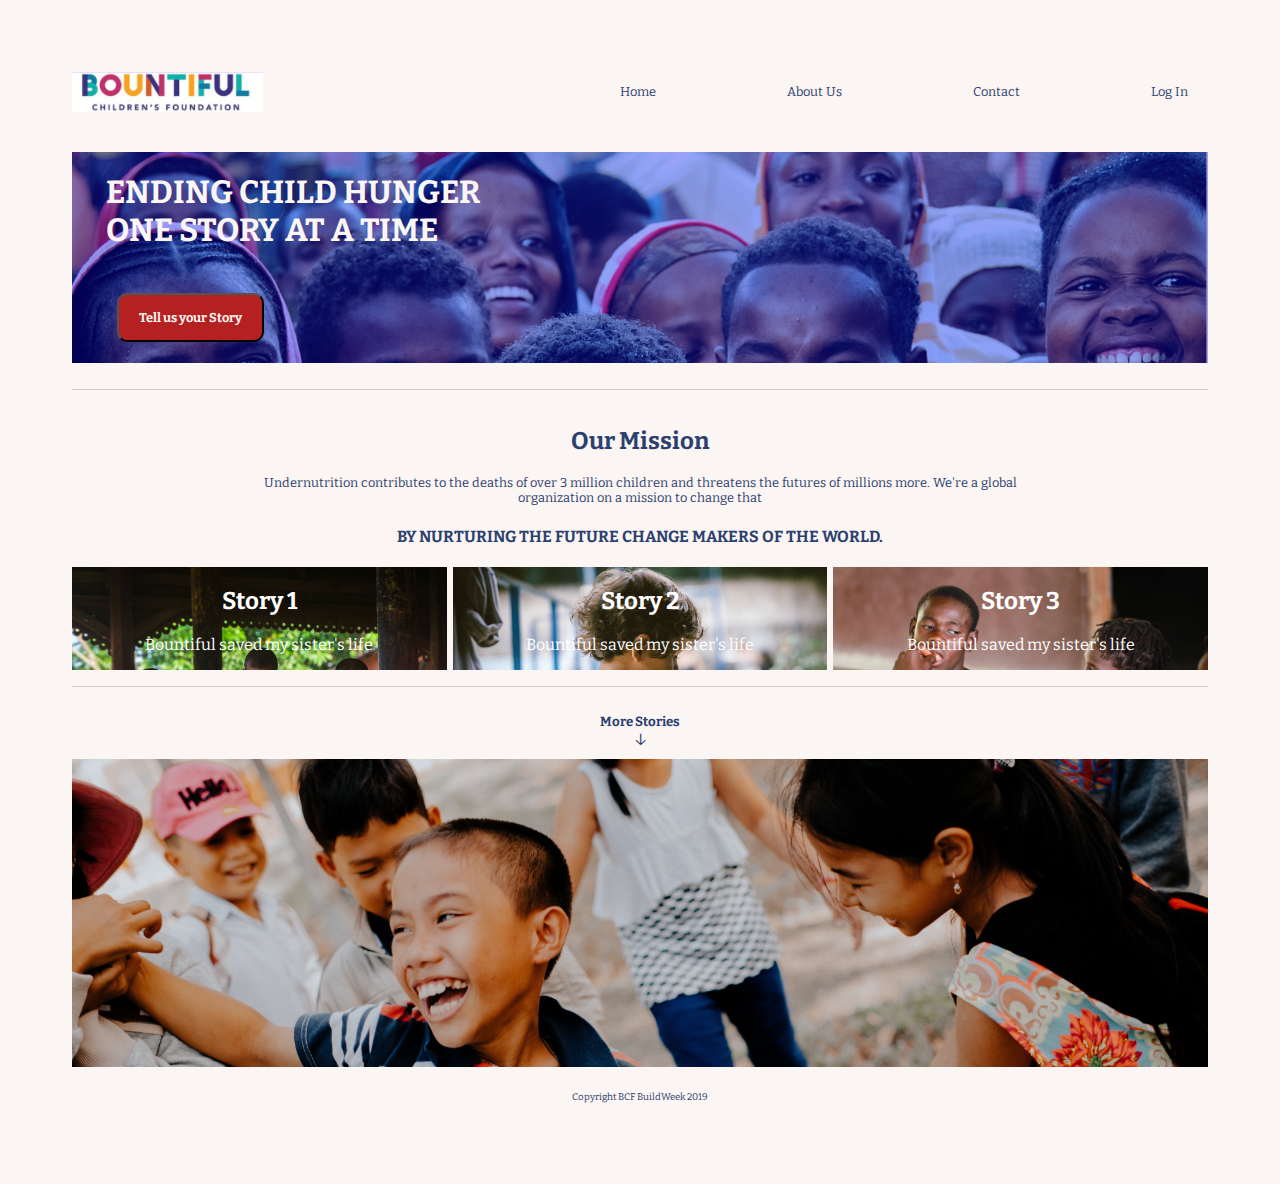
==== index.html @ 31533952 "WIP: About Page up. Waiting on Info" ====
<!DOCTYPE html>

<html lang="en">

<head>
    <title>BCF</title>
    <meta charset="UTF-8">
    <link rel="icon" href="./favicon.ico">
    <link rel="stylesheet" type="text/css" href="./CSS/index.css" />
    <link href="https://fonts.googleapis.com/css?family=Bitter&display=swap" rel="stylesheet">

</head>

<body>
    <div class="nav-bar">
    <nav class = "nav">
        <img src = "./Images/Logo.png">
        <div class="nav-items">
             <a href="index.html">Home</a>
            <a href="about.html">About Us</a>
            <a href="#">Contact</a>
            <div class = "login-dropdown">Log In</div>
            <!-- <div class="login-dropdown dropdown-hidden">
                <a class="dropdown-link" href="https://lambdaschool.com/" target="_blank">Log In</a>
                <a class="dropdown-link" href="https://www.google.com/" target="_blank">Sign Up</a>
            </div> --> 
        </div> 
     </nav>
    </div>
     
     <div class="main-content">
        <h1>ENDING CHILD HUNGER </br>
            ONE STORY AT A TIME</h1>
        <div class = "btn-1">
            <button>Tell us your Story</button> 
        </div>
     </div>
     <hr/>
     <div class= "mission-statement">
         <h2>Our Mission</h2>
         <p>Undernutrition contributes to the deaths of over 3 million children and threatens the futures 
                of millions more. We're a global organization on a mission to change that </p>
                <h4>BY NURTURING THE FUTURE CHANGE MAKERS OF THE WORLD.</h4>
     </div>

     <div class="story-content">
         <div class="story-1" data-story="1">
            <h2>Story 1 </h2>
            <p>Bountiful saved my sister's life</p>
        </div>

        <div class="story-2" data-story="2">
            <h2>Story 2</h2>
            <p>Bountiful saved my sister's life</p>
        </div>

        <div class="story-3" data-story="3">
            <h2>Story 3</h2> 
            <p>Bountiful saved my sister's life</p>  
        </div>
    </div>
    <hr/>   
    <div class = "more-content">
        <h5>More Stories</h5>
        <p>&darr;</p>
    </div>

    <div class = "more-stories">
        <img src = "./Images/mi-pham-763589-unsplash.jpg">
    </div>
    

    <footer class="footer">
        <p>Copyright BCF BuildWeek 2019</p>
    </footer>



</body>

</html>
---- CSS/index.css ----
html {
  margin: 5%;
}
html body {
  font-family: 'Bitter', serif;
  display: flex;
  flex-flow: column nowrap;
  background-color: #FBF5F3;
  color: #2C406F;
}
@media (max-width: 500px) {
  html body {
    width: 100%;
  }
}
html body button {
  background-color: #B52020;
  color: #FBF5F3;
  padding: 15px 20px;
  border-radius: 10px;
  border: 1px solid #FBF5 F;
  font-size: 0.8rem;
  font-weight: bold;
  font-family: 'Bitter', serif;
  margin: 2%;
}
@media (max-width: 500px) {
  html body button {
    padding: 10px 35px;
    margin: 0;
  }
}
html body footer {
  padding-top: 10px;
  text-align: center;
  font-size: 0.6rem;
}
html body hr {
  display: block;
  height: 1px;
  border: 0;
  border-top: 1px solid #ccc;
  margin: 1em 0;
}
.nav-bar {
  margin-bottom: 40px;
}
@media (max-width: 500px) {
  .nav-bar {
    margin-bottom: 10px;
  }
}
.nav-bar .nav {
  width: auto;
  display: flex;
  flex-flow: row nowrap;
  justify-content: space-between;
  align-items: center;
}
@media (max-width: 500px) {
  .nav-bar .nav {
    flex-flow: column;
  }
}
.nav-bar .nav img {
  max-height: 40px;
  width: auto;
}
.nav-bar .nav .nav-items {
  width: 50%;
  display: flex;
  flex-flow: row;
  justify-content: space-between;
  padding: 0 20px;
  font-size: 0.8rem;
}
@media (max-width: 500px) {
  .nav-bar .nav .nav-items {
    flex-flow: column;
    align-items: center;
    justify-content: space-between;
  }
}
.nav-bar .nav .nav-items a {
  text-decoration: none;
  color: #2C406F;
}
@media (max-width: 500px) {
  .nav-bar .nav .nav-items a {
    padding: 5px;
  }
}
.nav-bar .nav .nav-items div {
  color: #2C406F;
}
.main-content {
  background-image: url("../Images/Group.png");
  background-repeat: no-repeat;
  background-size: 100% auto;
  height: 50%;
  margin-bottom: 10px;
}
@media (max-width: 500px) {
  .main-content {
    display: flex;
    flex-flow: column;
    align-items: center;
  }
}
.main-content h1 {
  color: #FBF5F3;
  padding: 0 3%;
}
@media (max-width: 500px) {
  .main-content h1 {
    font-size: 1.4rem;
  }
}
.main-content .btn-1 {
  padding: 0 2%;
}
@media (max-width: 500px) {
  .main-content .btn-1 {
    margin-top: 80px;
  }
}
.mission-statement {
  text-align: center;
  padding: 0 15%;
}
.mission-statement h2 {
  font-weight: bold;
}
.mission-statement p {
  font-size: 0.8rem;
}
.story-content {
  display: flex;
  flex-flow: row;
  justify-content: space-between;
  color: white;
}
@media (max-width: 500px) {
  .story-content {
    display: flex;
    flex-flow: column;
    align-items: center;
  }
}
.story-content div {
  width: 33%;
  text-align: center;
}
@media (max-width: 500px) {
  .story-content div {
    width: 85%;
    margin: 1%;
  }
}
.story-content .story-1 {
  background-image: url("../Images/danny-postma-336034-unsplash.jpg");
  background-repeat: no-repeat;
  background-size: 100% auto;
}
.story-content .story-2 {
  background-image: url("../Images/bruno-nascimento-255461-unsplash.jpg");
  background-repeat: no-repeat;
  background-size: 100% auto;
}
.story-content .story-3 {
  background-image: url("../Images/bailey-torres-677237-unsplash.jpg");
  background-repeat: no-repeat;
  background-size: 100% auto;
}
.more-content {
  display: flex;
  flex-flow: column;
  align-items: center;
  height: 10%;
  margin: 10px 0;
}
.more-content h5,
.more-content p {
  margin: 0;
}
.more-stories img {
  max-width: 100%;
}
.about-us {
  display: flex;
  flex-flow: row wrap;
  justify-content: space-between;
}
.about-us .person {
  border: 1px solid #2C406F;
  width: 150px;
  height: 150px;
  margin: 20px;
}
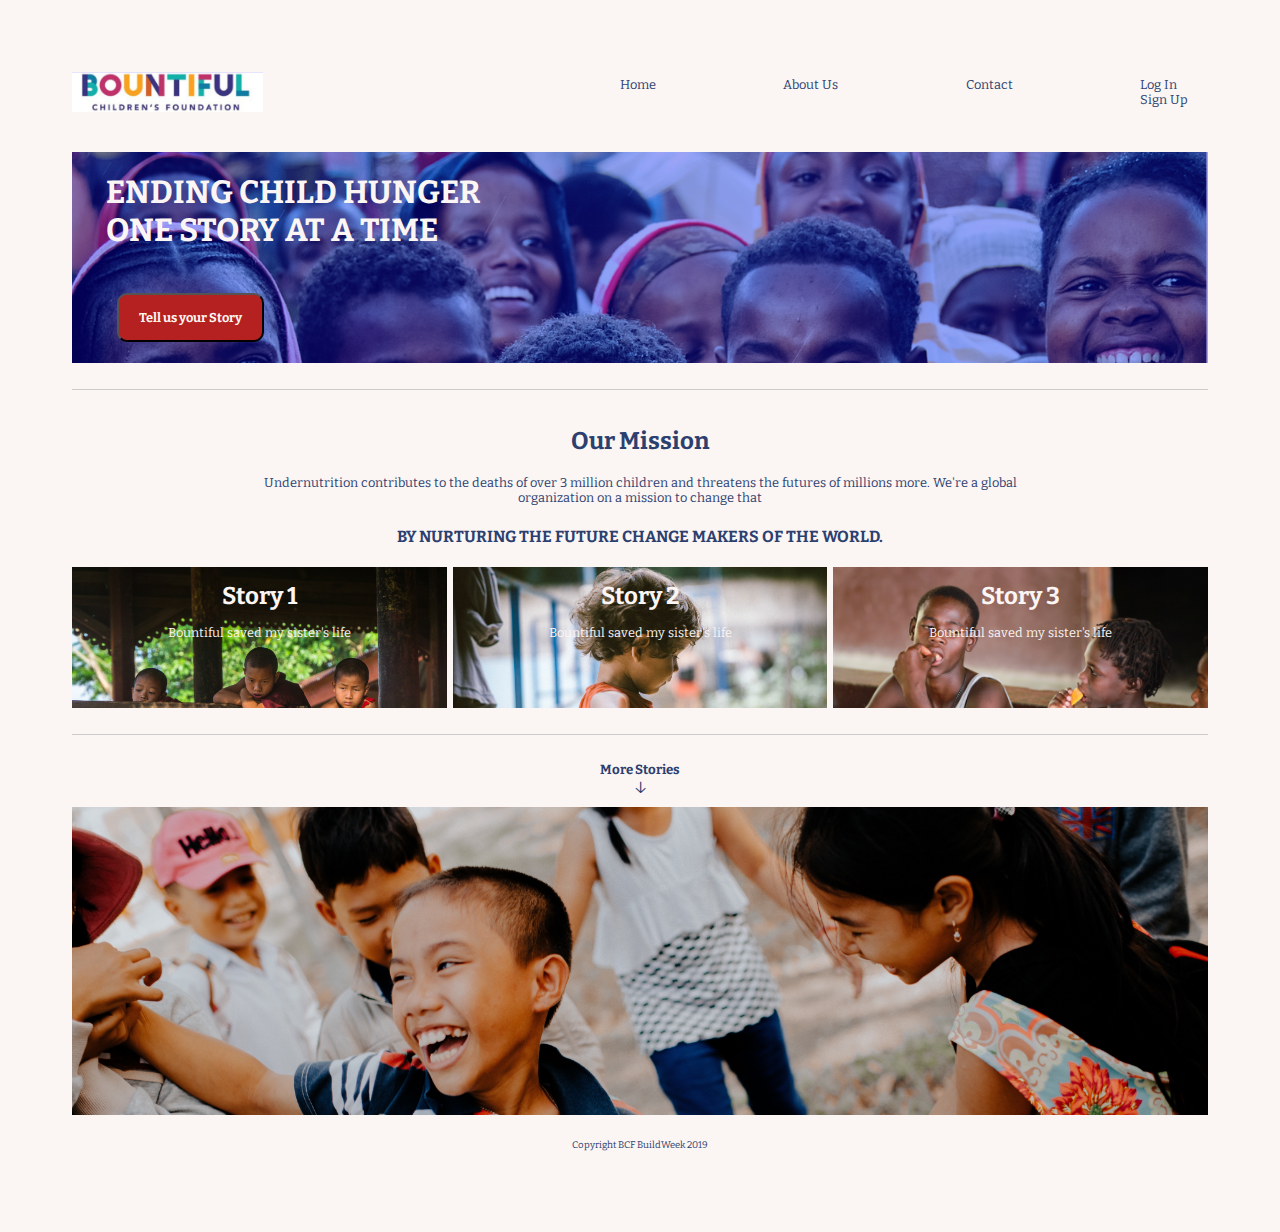
==== commit 3ca8f731: "WIP: Hover for stories working" ====
--- a/index.html
+++ b/index.html
@@ -7,6 +7,7 @@
     <meta charset="UTF-8">
     <link rel="icon" href="./favicon.ico">
     <link rel="stylesheet" type="text/css" href="./CSS/index.css" />
+    <script src="JS/nav.js" async></script>
     <link href="https://fonts.googleapis.com/css?family=Bitter&display=swap" rel="stylesheet">
 
 </head>
@@ -16,14 +17,17 @@
     <nav class = "nav">
         <img src = "./Images/Logo.png">
         <div class="nav-items">
-             <a href="index.html">Home</a>
+            <a href="index.html">Home</a>
             <a href="about.html">About Us</a>
             <a href="#">Contact</a>
-            <div class = "login-dropdown">Log In</div>
-            <!-- <div class="login-dropdown dropdown-hidden">
-                <a class="dropdown-link" href="https://lambdaschool.com/" target="_blank">Log In</a>
-                <a class="dropdown-link" href="https://www.google.com/" target="_blank">Sign Up</a>
-            </div> --> 
+            <div class="dropdown">
+                    <div class="dropdown-button">Log In</div>
+                    <div class="dropdown-content dropdown-hidden">
+                        <a class="dropdown-link" href="https://lambdaschool.com/" target="_blank">Sign Up</a>
+                        <!-- <a class="dropdown-link" href="https://www.google.com/" target="_blank">Google</a>
+                        <a class="dropdown-link" href="https://developer.mozilla.org/en-US/" target="_blank">MDN</a> -->
+                    </div>
+                </div>
         </div> 
      </nav>
     </div>
--- a/CSS/index.css
+++ b/CSS/index.css
@@ -90,8 +90,35 @@
     padding: 5px;
   }
 }
-.nav-bar .nav .nav-items div {
+.nav-bar .nav .nav-items a .dropdown {
+  z-index: 2;
+  position: absolute;
+  left: 25px;
+  cursor: pointer;
+}
+.nav-bar .nav .nav-items a .dropdown .dropdown-button {
   color: #2C406F;
+}
+.nav-bar .nav .nav-items a .dropdown .dropdown-button:hover {
+  color: red;
+}
+.nav-bar .nav .nav-items a .dropdown .dropdown-content {
+  width: 100%;
+  position: absolute;
+  display: flex;
+  flex-direction: column;
+  align-items: center;
+  margin-top: 10px;
+}
+.nav-bar .nav .nav-items a .dropdown .dropdown-link {
+  width: 100%;
+  text-align: center;
+  padding: 15px 0;
+  font-size: 18px;
+  text-decoration: none;
+}
+.nav-bar .nav .nav-items a .dropdown .dropdown-hidden {
+  display: none;
 }
 .main-content {
   background-image: url("../Images/Group.png");
@@ -138,7 +165,15 @@
   display: flex;
   flex-flow: row;
   justify-content: space-between;
-  color: white;
+  color: #FBF5F3;
+  margin-bottom: 10px;
+}
+.story-content h2 {
+  margin: 15px 0;
+}
+.story-content p {
+  font-size: 0.8rem;
+  margin: 1.5px;
 }
 @media (max-width: 500px) {
   .story-content {
@@ -149,11 +184,13 @@
 }
 .story-content div {
   width: 33%;
-  text-align: center;
+  height: 141px;
+  text-align: center;
+  transition: 0.6s;
 }
 @media (max-width: 500px) {
   .story-content div {
-    width: 85%;
+    width: 80%;
     margin: 1%;
   }
 }
@@ -162,15 +199,33 @@
   background-repeat: no-repeat;
   background-size: 100% auto;
 }
+.story-content .story-1:hover {
+  transform: scale(1.2);
+  background-image: url("../Images/danny-postma-336034-unsplash.jpg");
+  z-index: 1;
+  box-shadow: 2px 2px 2px #507DBC;
+}
 .story-content .story-2 {
   background-image: url("../Images/bruno-nascimento-255461-unsplash.jpg");
   background-repeat: no-repeat;
   background-size: 100% auto;
 }
+.story-content .story-2:hover {
+  transform: scale(1.2);
+  background-image: url("../Images/bruno-nascimento-255461-unsplash.jpg");
+  z-index: 1;
+  box-shadow: 2px 2px 2px #507DBC;
+}
 .story-content .story-3 {
   background-image: url("../Images/bailey-torres-677237-unsplash.jpg");
   background-repeat: no-repeat;
   background-size: 100% auto;
+}
+.story-content .story-3:hover {
+  transform: scale(1.2);
+  background-image: url("../Images/bailey-torres-677237-unsplash.jpg");
+  z-index: 1;
+  box-shadow: 2px 2px 2px #507DBC;
 }
 .more-content {
   display: flex;
@@ -189,11 +244,14 @@
 .about-us {
   display: flex;
   flex-flow: row wrap;
-  justify-content: space-between;
+  justify-content: space-evenly;
 }
 .about-us .person {
   border: 1px solid #2C406F;
-  width: 150px;
-  height: 150px;
-  margin: 20px;
-}
+  padding: 10px;
+  width: 200px;
+  height: 200px;
+  margin: 20px 5px;
+  background-color: #507DBC;
+  color: #FBF5F3;
+}
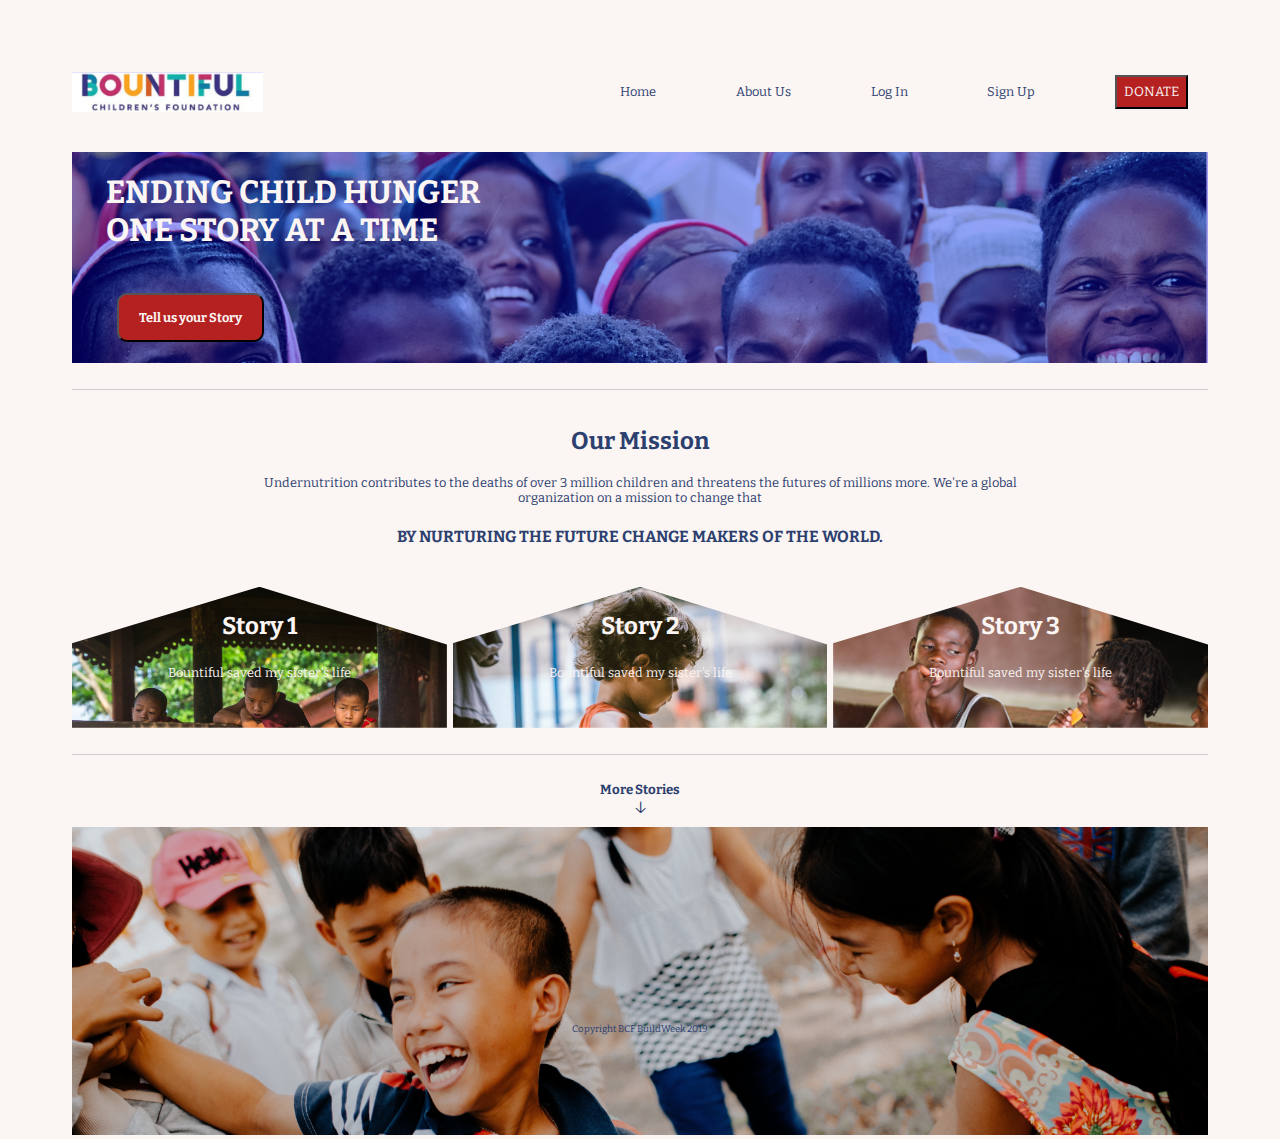
==== commit 7eefbd52: "WIP: Starting to incorporate JS" ====
--- a/index.html
+++ b/index.html
@@ -5,6 +5,7 @@
 <head>
     <title>BCF</title>
     <meta charset="UTF-8">
+    <meta name="viewport" content="width=device-width, initial-scale=1.0">
     <link rel="icon" href="./favicon.ico">
     <link rel="stylesheet" type="text/css" href="./CSS/index.css" />
     <script src="JS/nav.js" async></script>
@@ -19,12 +20,13 @@
         <div class="nav-items">
             <a href="index.html">Home</a>
             <a href="about.html">About Us</a>
-            <a href="#">Contact</a>
-            <div class="dropdown">
-                    <div class="dropdown-button">Log In</div>
-                    <div class="dropdown-content dropdown-hidden">
+            <!-- <div class="dropdown"> -->
+            <a href="#">Log In</a>
+            <a href="#">Sign Up</a>
+            <button class = "donate">DONATE</button>
+                    <!-- <div class="dropdown-content dropdown-hidden">
                         <a class="dropdown-link" href="https://lambdaschool.com/" target="_blank">Sign Up</a>
-                        <!-- <a class="dropdown-link" href="https://www.google.com/" target="_blank">Google</a>
+                        <a class="dropdown-link" href="https://www.google.com/" target="_blank">Google</a>
                         <a class="dropdown-link" href="https://developer.mozilla.org/en-US/" target="_blank">MDN</a> -->
                     </div>
                 </div>
@@ -36,7 +38,7 @@
         <h1>ENDING CHILD HUNGER </br>
             ONE STORY AT A TIME</h1>
         <div class = "btn-1">
-            <button>Tell us your Story</button> 
+            <button class = "tell-us">Tell us your Story</button> 
         </div>
      </div>
      <hr/>
--- a/CSS/index.css
+++ b/CSS/index.css
@@ -13,7 +13,13 @@
     width: 100%;
   }
 }
-html body button {
+html body .donate {
+  background-color: #B52020;
+  color: #fbf5f3;
+  padding: 7px;
+  font-family: 'Bitter', serif;
+}
+html body .tell-us {
   background-color: #B52020;
   color: #FBF5F3;
   padding: 15px 20px;
@@ -25,15 +31,23 @@
   margin: 2%;
 }
 @media (max-width: 500px) {
-  html body button {
+  html body .tell-us {
     padding: 10px 35px;
     margin: 0;
   }
+}
+html body button:hover {
+  background-color: #011638;
 }
 html body footer {
   padding-top: 10px;
   text-align: center;
   font-size: 0.6rem;
+}
+html body footer:hover {
+  transform: scale(1.2);
+  z-index: 1;
+  box-shadow: 2px 2px 2px #507DBC;
 }
 html body hr {
   display: block;
@@ -71,6 +85,7 @@
   display: flex;
   flex-flow: row;
   justify-content: space-between;
+  align-items: center;
   padding: 0 20px;
   font-size: 0.8rem;
 }
@@ -90,36 +105,6 @@
     padding: 5px;
   }
 }
-.nav-bar .nav .nav-items a .dropdown {
-  z-index: 2;
-  position: absolute;
-  left: 25px;
-  cursor: pointer;
-}
-.nav-bar .nav .nav-items a .dropdown .dropdown-button {
-  color: #2C406F;
-}
-.nav-bar .nav .nav-items a .dropdown .dropdown-button:hover {
-  color: red;
-}
-.nav-bar .nav .nav-items a .dropdown .dropdown-content {
-  width: 100%;
-  position: absolute;
-  display: flex;
-  flex-direction: column;
-  align-items: center;
-  margin-top: 10px;
-}
-.nav-bar .nav .nav-items a .dropdown .dropdown-link {
-  width: 100%;
-  text-align: center;
-  padding: 15px 0;
-  font-size: 18px;
-  text-decoration: none;
-}
-.nav-bar .nav .nav-items a .dropdown .dropdown-hidden {
-  display: none;
-}
 .main-content {
   background-image: url("../Images/Group.png");
   background-repeat: no-repeat;
@@ -154,6 +139,7 @@
 .mission-statement {
   text-align: center;
   padding: 0 15%;
+  margin-bottom: 20px;
 }
 .mission-statement h2 {
   font-weight: bold;
@@ -169,7 +155,7 @@
   margin-bottom: 10px;
 }
 .story-content h2 {
-  margin: 15px 0;
+  margin: 25px 0;
 }
 .story-content p {
   font-size: 0.8rem;
@@ -186,6 +172,8 @@
   width: 33%;
   height: 141px;
   text-align: center;
+  -webkit-clip-path: polygon(50% 0%, 100% 41%, 100% 100%, 0 100%, 0 40%);
+  clip-path: polygon(50% 0%, 100% 41%, 100% 100%, 0 100%, 0 40%);
   transition: 0.6s;
 }
 @media (max-width: 500px) {
@@ -238,8 +226,16 @@
 .more-content p {
   margin: 0;
 }
+.more-stories {
+  height: 176.44px;
+}
 .more-stories img {
   max-width: 100%;
+}
+.more-stories:hover {
+  transform: scale(1.1);
+  z-index: 0;
+  box-shadow: 2px 2px 2px #507DBC;
 }
 .about-us {
   display: flex;
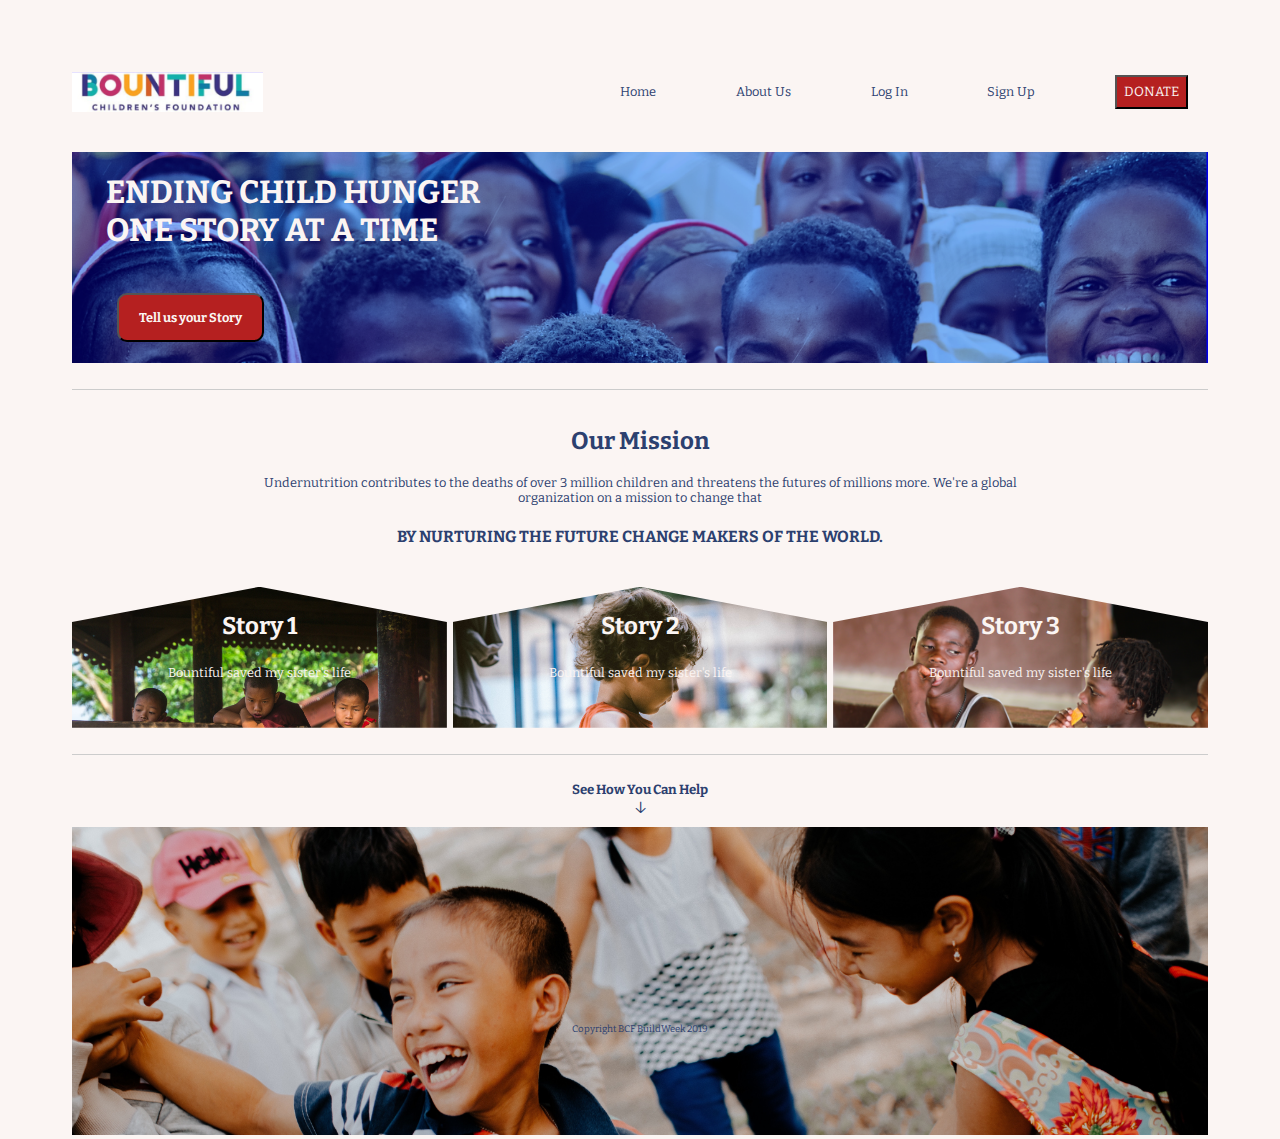
==== commit b103f3f6: "WIP: JS added. Working on image overlays" ====
--- a/index.html
+++ b/index.html
@@ -8,7 +8,7 @@
     <meta name="viewport" content="width=device-width, initial-scale=1.0">
     <link rel="icon" href="./favicon.ico">
     <link rel="stylesheet" type="text/css" href="./CSS/index.css" />
-    <script src="JS/nav.js" async></script>
+    <script src="JS/more-content.js" async></script>
     <link href="https://fonts.googleapis.com/css?family=Bitter&display=swap" rel="stylesheet">
 
 </head>
@@ -67,9 +67,26 @@
     </div>
     <hr/>   
     <div class = "more-content">
-        <h5>More Stories</h5>
+        <div class = "button">
+        <h5>See How You Can Help</h5>
         <p>&darr;</p>
+        </div>
+        <div class = "drop-content dropdown-hidden">
+            <div>
+                <h3>Share</h3>
+                <p>Help spread the word</p>
+            </div>
+            <div>
+                <h3>Shop</h3>
+                <p>100% goes to children's needs</p>
+            </div>
+            <div>
+                <h3>Donate</h3>
+                <p>Anything helps</p>
+            </div>    
+        </div>
     </div>
+
 
     <div class = "more-stories">
         <img src = "./Images/mi-pham-763589-unsplash.jpg">
--- a/CSS/index.css
+++ b/CSS/index.css
@@ -43,11 +43,6 @@
   padding-top: 10px;
   text-align: center;
   font-size: 0.6rem;
-}
-html body footer:hover {
-  transform: scale(1.2);
-  z-index: 1;
-  box-shadow: 2px 2px 2px #507DBC;
 }
 html body hr {
   display: block;
@@ -172,8 +167,8 @@
   width: 33%;
   height: 141px;
   text-align: center;
-  -webkit-clip-path: polygon(50% 0%, 100% 41%, 100% 100%, 0 100%, 0 40%);
-  clip-path: polygon(50% 0%, 100% 41%, 100% 100%, 0 100%, 0 40%);
+  -webkit-clip-path: polygon(50% 0%, 100% 25%, 100% 100%, 0 100%, 0 25%);
+  clip-path: polygon(50% 0%, 100% 25%, 100% 100%, 0 100%, 0 25%);
   transition: 0.6s;
 }
 @media (max-width: 500px) {
@@ -222,9 +217,49 @@
   height: 10%;
   margin: 10px 0;
 }
+.more-content .button:hover {
+  color: #507DBC;
+}
 .more-content h5,
 .more-content p {
+  text-align: center;
   margin: 0;
+}
+.more-content .drop-content {
+  display: flex;
+  flex-flow: row nowrap;
+  justify-content: space-between;
+  color: #FBF5F3;
+}
+@media (max-width: 500px) {
+  .more-content .drop-content {
+    display: flex;
+    flex-flow: column;
+    align-items: center;
+  }
+}
+.more-content .drop-content div {
+  margin: 10px 20px;
+  background-color: #507DBC;
+  height: 150px;
+  width: 140px;
+}
+.more-content .drop-content div h3 {
+  padding: 0 10px;
+}
+.more-content .drop-content div p {
+  font-size: 0.8rem;
+  padding: 0 10px;
+  text-align: left;
+}
+.more-content .drop-content div:hover {
+  transform: scale(1.2);
+  background-color: #2C406F;
+  z-index: 1;
+  box-shadow: 2px 2px 2px #507DBC;
+}
+.more-content .dropdown-hidden {
+  display: none;
 }
 .more-stories {
   height: 176.44px;
@@ -234,8 +269,7 @@
 }
 .more-stories:hover {
   transform: scale(1.1);
-  z-index: 0;
-  box-shadow: 2px 2px 2px #507DBC;
+  z-index: 1;
 }
 .about-us {
   display: flex;
@@ -251,3 +285,6 @@
   background-color: #507DBC;
   color: #FBF5F3;
 }
+h2 {
+  text-align: center;
+}
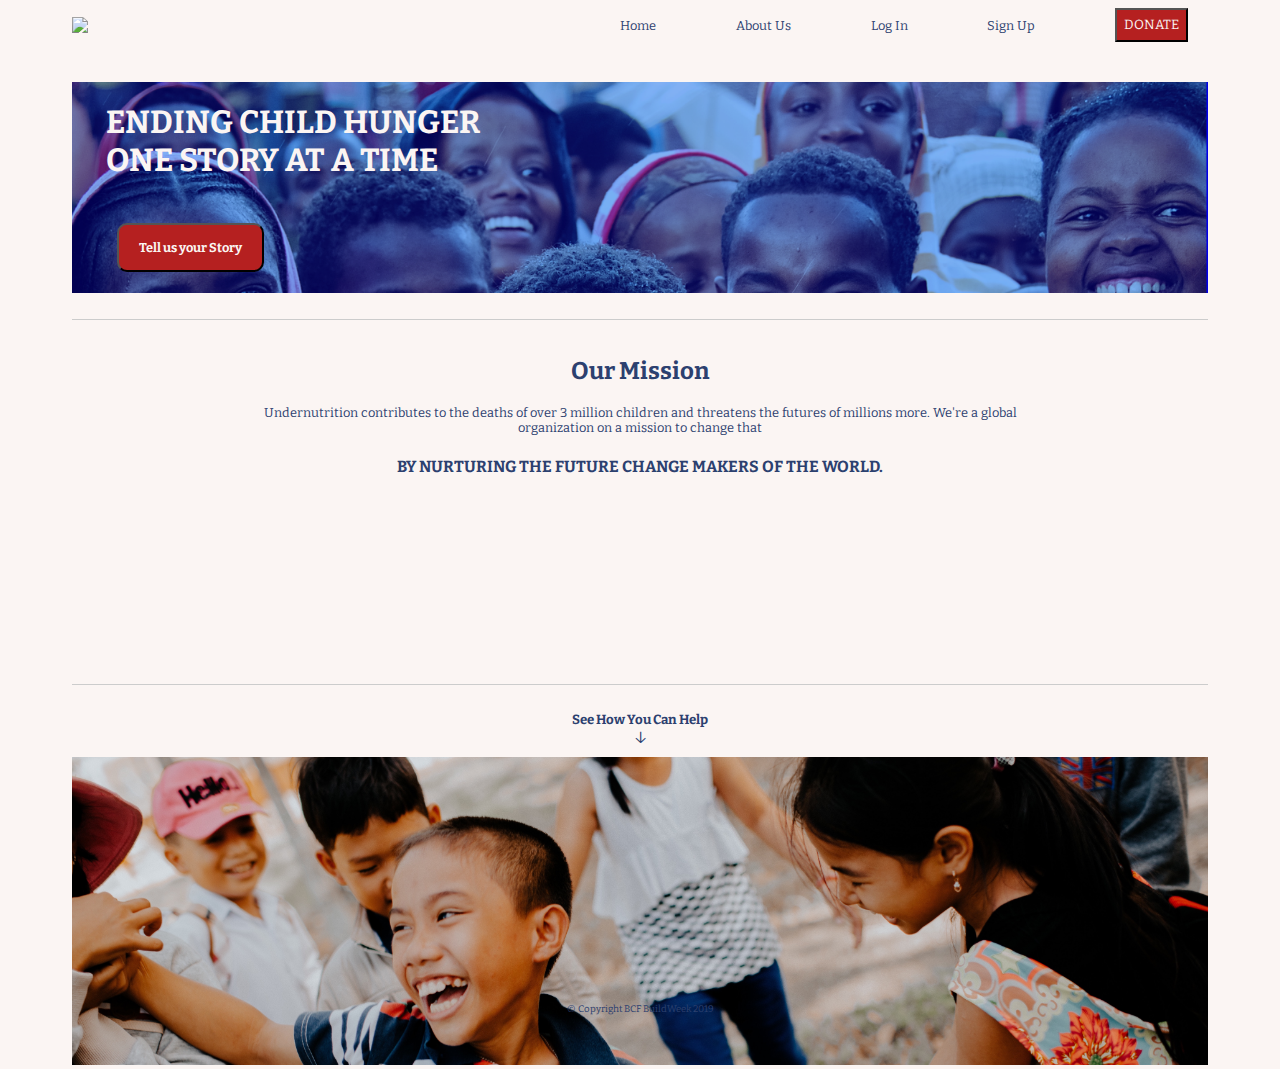
==== commit 55677105: "WIP: Landing and About us up and running, responsive. Pretty much finished" ====
--- a/index.html
+++ b/index.html
@@ -16,7 +16,7 @@
 <body>
     <div class="nav-bar">
     <nav class = "nav">
-        <img src = "./Images/Logo.png">
+        <img src = "./Images/logo.png">
         <div class="nav-items">
             <a href="index.html">Home</a>
             <a href="about.html">About Us</a>
@@ -94,7 +94,7 @@
     
 
     <footer class="footer">
-        <p>Copyright BCF BuildWeek 2019</p>
+        <p>© Copyright BCF BuildWeek 2019</p>
     </footer>
 
 
--- a/CSS/index.css
+++ b/CSS/index.css
@@ -1,5 +1,5 @@
 html {
-  margin: 5%;
+  margin: 0 5% 0 5%;
 }
 html body {
   font-family: 'Bitter', serif;
@@ -40,7 +40,7 @@
   background-color: #011638;
 }
 html body footer {
-  padding-top: 10px;
+  margin-top: 60px;
   text-align: center;
   font-size: 0.6rem;
 }
@@ -178,35 +178,35 @@
   }
 }
 .story-content .story-1 {
-  background-image: url("../Images/danny-postma-336034-unsplash.jpg");
+  background-image: url("../Images/story1.png");
   background-repeat: no-repeat;
   background-size: 100% auto;
 }
 .story-content .story-1:hover {
   transform: scale(1.2);
-  background-image: url("../Images/danny-postma-336034-unsplash.jpg");
+  background-image: url("../Images/story1.png");
   z-index: 1;
   box-shadow: 2px 2px 2px #507DBC;
 }
 .story-content .story-2 {
-  background-image: url("../Images/bruno-nascimento-255461-unsplash.jpg");
+  background-image: url("../Images/story2.png");
   background-repeat: no-repeat;
   background-size: 100% auto;
 }
 .story-content .story-2:hover {
   transform: scale(1.2);
-  background-image: url("../Images/bruno-nascimento-255461-unsplash.jpg");
+  background-image: url("../Images/story2.png");
   z-index: 1;
   box-shadow: 2px 2px 2px #507DBC;
 }
 .story-content .story-3 {
-  background-image: url("../Images/bailey-torres-677237-unsplash.jpg");
+  background-image: url("../Images/story3.png");
   background-repeat: no-repeat;
   background-size: 100% auto;
 }
 .story-content .story-3:hover {
   transform: scale(1.2);
-  background-image: url("../Images/bailey-torres-677237-unsplash.jpg");
+  background-image: url("../Images/story3.png");
   z-index: 1;
   box-shadow: 2px 2px 2px #507DBC;
 }
@@ -277,13 +277,28 @@
   justify-content: space-evenly;
 }
 .about-us .person {
-  border: 1px solid #2C406F;
+  display: flex;
+  flex-flow: column;
+  align-items: center;
   padding: 10px;
   width: 200px;
   height: 200px;
   margin: 20px 5px;
-  background-color: #507DBC;
-  color: #FBF5F3;
+  color: #011638;
+}
+.about-us .person img {
+  height: 150px;
+  border-radius: 50%;
+  transition: linear 0.1s;
+}
+.about-us .person img:hover {
+  box-shadow: 5px 5px 10px 1px #2C406F;
+  transform: scale(1.1);
+}
+.about-us .person p {
+  font-size: 0.7rem;
+  margin: 0;
+  color: #507DBC;
 }
 h2 {
   text-align: center;
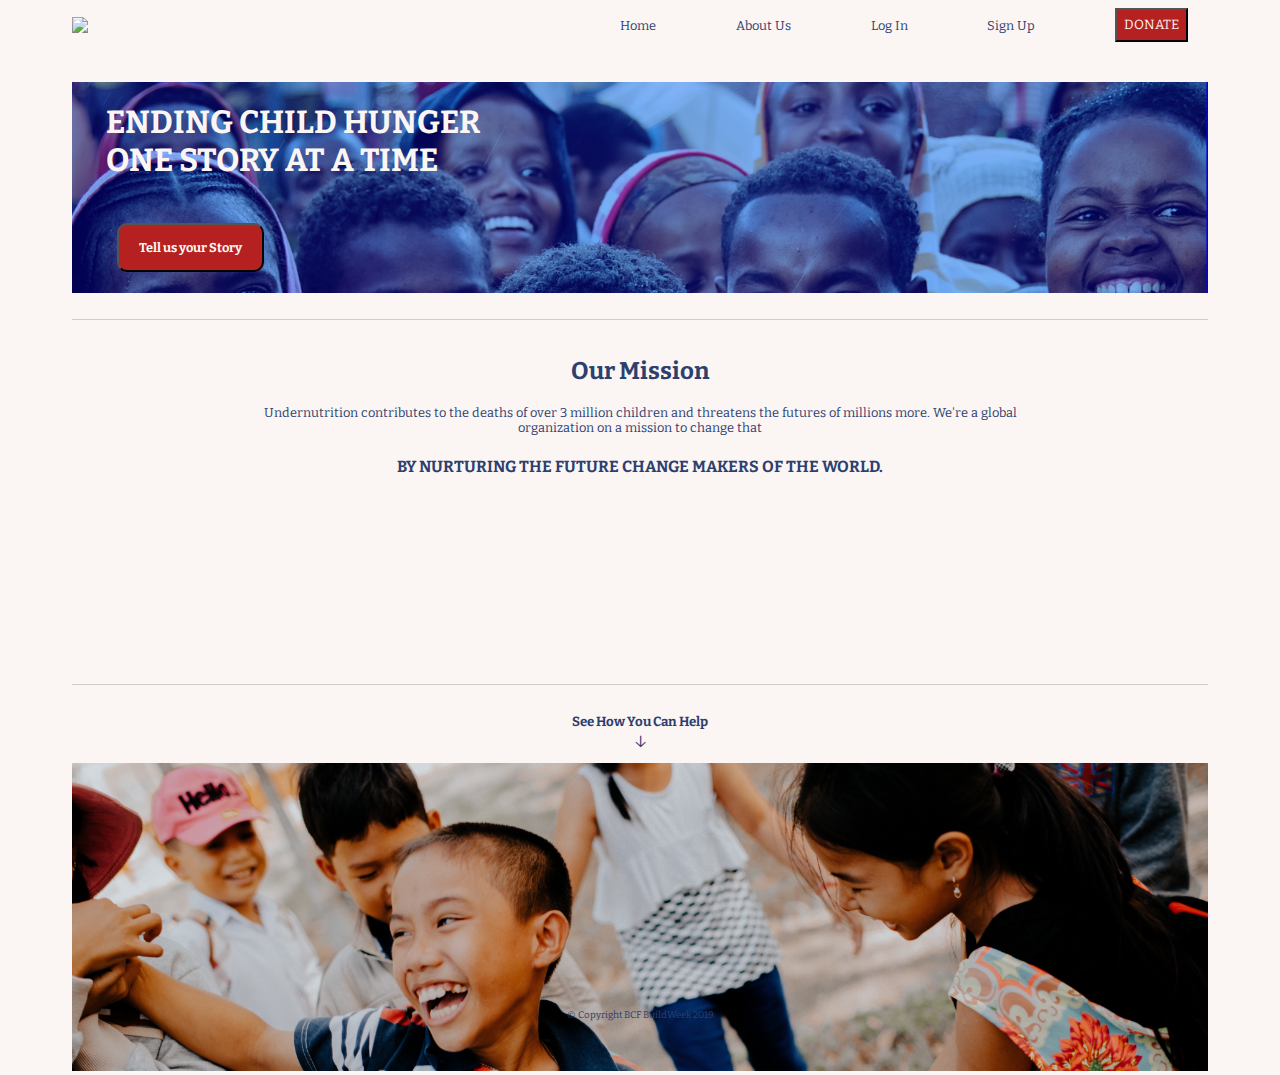
==== commit 202c8ecf: "JS Complete for About Page" ====
--- a/index.html
+++ b/index.html
@@ -8,7 +8,7 @@
     <meta name="viewport" content="width=device-width, initial-scale=1.0">
     <link rel="icon" href="./favicon.ico">
     <link rel="stylesheet" type="text/css" href="./CSS/index.css" />
-    <script src="JS/more-content.js" async></script>
+    <script src="JS/global.js" async></script>
     <link href="https://fonts.googleapis.com/css?family=Bitter&display=swap" rel="stylesheet">
 
 </head>
@@ -73,15 +73,16 @@
         </div>
         <div class = "drop-content dropdown-hidden">
             <div>
-                <h3>Share</h3>
+                <h3>SHARE</h3>
                 <p>Help spread the word</p>
             </div>
             <div>
-                <h3>Shop</h3>
-                <p>100% goes to children's needs</p>
+                <h3>SHOP</h3>
+                <p>100% goes to</br>
+                     children's needs</p>
             </div>
             <div>
-                <h3>Donate</h3>
+                <h3>DONATE</h3>
                 <p>Anything helps</p>
             </div>    
         </div>
--- a/CSS/index.css
+++ b/CSS/index.css
@@ -1,5 +1,10 @@
 html {
   margin: 0 5% 0 5%;
+}
+@media (max-width: 500px) {
+  html {
+    margin: 0 0 0 0;
+  }
 }
 html body {
   font-family: 'Bitter', serif;
@@ -223,7 +228,7 @@
 .more-content h5,
 .more-content p {
   text-align: center;
-  margin: 0;
+  margin: 2px;
 }
 .more-content .drop-content {
   display: flex;
@@ -240,21 +245,19 @@
 }
 .more-content .drop-content div {
   margin: 10px 20px;
-  background-color: #507DBC;
-  height: 150px;
-  width: 140px;
-}
-.more-content .drop-content div h3 {
-  padding: 0 10px;
+  background-color: #2C406F;
+  height: 140px;
+  width: 160px;
+  display: flex;
+  flex-flow: column;
+  align-items: center;
 }
 .more-content .drop-content div p {
   font-size: 0.8rem;
-  padding: 0 10px;
-  text-align: left;
 }
 .more-content .drop-content div:hover {
   transform: scale(1.2);
-  background-color: #2C406F;
+  background-color: #507DBC;
   z-index: 1;
   box-shadow: 2px 2px 2px #507DBC;
 }
@@ -303,3 +306,38 @@
 h2 {
   text-align: center;
 }
+.tabs {
+  display: flex;
+  flex-flow: row;
+  justify-content: center;
+  height: 50px;
+}
+.tabs .topics {
+  display: flex;
+  flex-flow: row;
+  align-items: center;
+}
+.tabs .topics .title {
+  font-size: 12px;
+  letter-spacing: 1px;
+  font-weight: bold;
+}
+.tabs .topics .tab {
+  color: white;
+  background-color: #2C406F;
+  border: 2px solid #011638;
+  margin: 0 5px;
+  padding: 2px 10px;
+  font-size: 12px;
+  letter-spacing: 2px;
+  cursor: pointer;
+  font-weight: bold;
+}
+.tabs .topics .tab:hover {
+  text-decoration: underline;
+}
+.tabs .topics .active-tab {
+  background-color: white;
+  color: #2C406F;
+  border: 2px solid black;
+}
